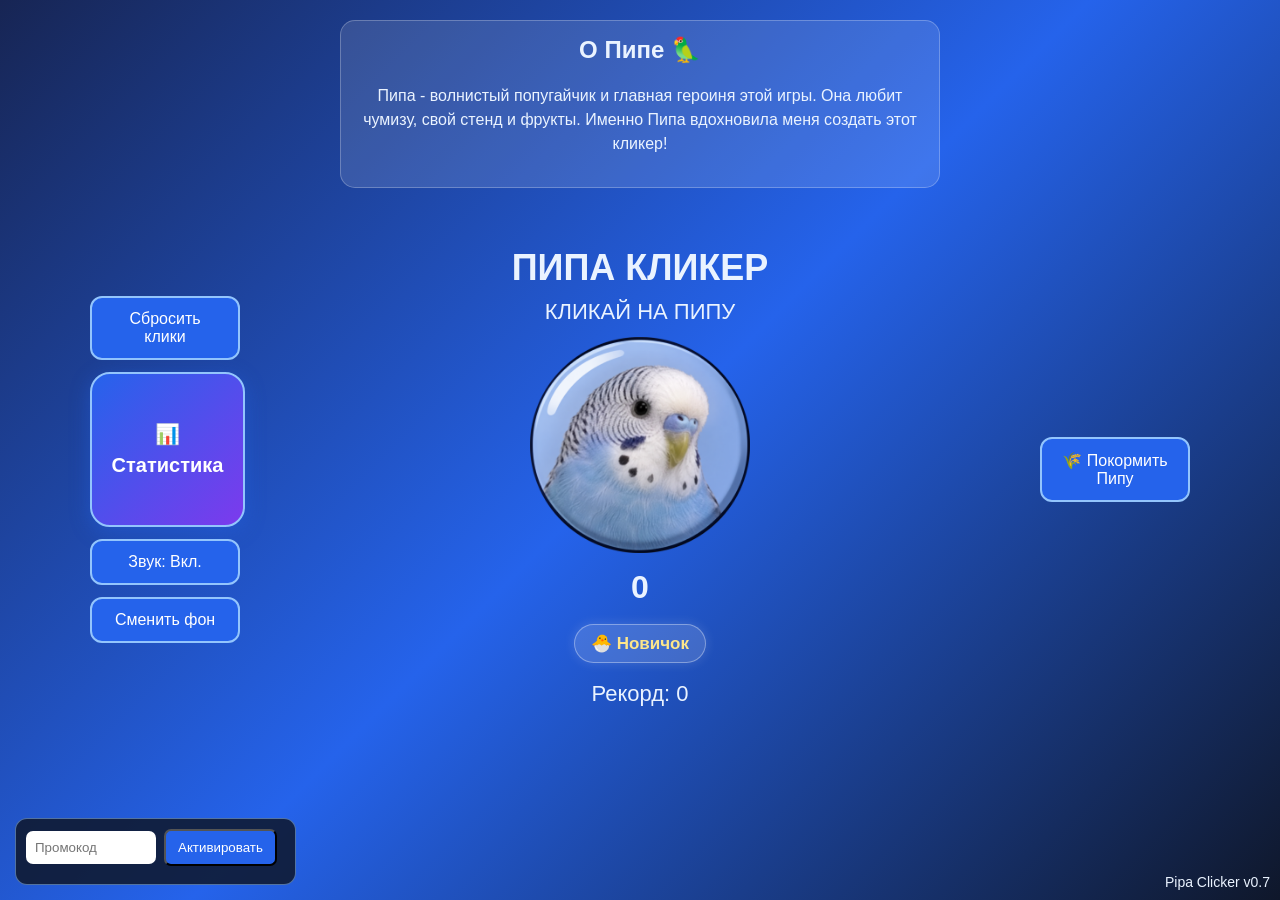
==== index.html @ da338d8b "Update index.html" ====
<!DOCTYPE html>
<html lang="ru">
<head>
    <meta charset="UTF-8">
    <title>Кликер Пипа</title>
    <meta name="viewport" content="width=device-width, initial-scale=1.0">
    <link rel="stylesheet" href="style.css">
    <script src="script.js" defer></script>
</head>

<body>

<div class="game-container">

    <div class="about-layout">

        <div class="about">
            <h2>О Пипе 🦜</h2>
            <p>
                Пипа - волнистый попугайчик и главная героиня этой игры.
                Она любит чумизу, свой стенд и фрукты.
                Именно Пипа вдохновила меня создать этот кликер!
            </p>
        </div>

    </div>

    <div class="main-layout">

        <div class="controls">

            <button id="resetButton" onclick="resetClicks()">Сбросить клики</button>

            <a href="stats.html" class="stats-button">
                📊
                <span>Статистика</span>
            </a>

            <button id="soundButton" onclick="toggleSound()">Звук: Вкл.</button>

            <button id="backgroundButton" onclick="changeBackground()">Сменить фон</button>

        </div>

        <div class="game">

            <h1>ПИПА КЛИКЕР</h1>
            <p>КЛИКАЙ НА ПИПУ</p>

            <button class="pipa-button" onclick="clickButton()">
                <img src="button_transparent.png" alt="Пипа">
            </button>

            <h2 id="score">0</h2>

            <p id="rank">🐣 Новичок</p>

            <p>Рекорд: <span id="record">0</span></p>

            <div id="rankNotification" class="rank-notification">
                <strong>🎉 НОВОЕ ЗВАНИЕ!</strong>
                <span id="rankNotificationText"></span>
            </div>

        </div>

        <div class="right-game">
            <button class="feed-button" onclick="location.href='minigame.html'">
                🌾 Покормить Пипу
            </button>
        </div>

    </div>
</div>

<!-- ПРОМОКОДЫ -->

<div class="promo-box">
    <input type="text" id="promoInput" placeholder="Промокод">
    <button onclick="activatePromo()">Активировать</button>
    <p id="promoMessage"></p>
</div>

<div class="version">Pipa Clicker v0.7</div>

<!-- ПОЗДРАВЛЕНИЕ КОРОЛЕВЫ -->

<div id="queenModal" class="queen-modal">

    <div class="queen-content">

        <h2>👑 КОРОЛЕВА ПИПА ПОЗДРАВЛЯЕТ ТЕБЯ!</h2>

        <video id="queenVideo" src="21645712034339.mp4" controls playsinline></video>

        <p>🎉 Ты набрал 10 000 общих кликов!</p>

        <button onclick="closeQueenModal()">Закрыть</button>

    </div>

</div>

</body>
</html>
---- style.css ----
* {
    box-sizing: border-box;
}

body {
    background: linear-gradient(135deg, #172554, #2563eb, #0f172a);
    color: #eaf3ff;
    text-align: center;
    min-height: 100vh;
    margin: 0;
    font-family: Arial, sans-serif;
}

/* ОСНОВА */

.game-container {
    min-height: 100vh;
    display: flex;
    flex-direction: column;
    align-items: center;
    padding: 20px;
}

/* О ПИПЕ */

.about {
    width: min(600px, 90%);
    margin: 0 auto 35px;
    padding: 15px 20px;
    background: rgba(255, 255, 255, 0.12);
    border: 1px solid rgba(255, 255, 255, 0.25);
    border-radius: 15px;
}

.about h2 {
    margin-top: 0;
    font-size: 24px;
}

.about p {
    font-size: 16px;
    line-height: 1.5;
}

/* РАСПОЛОЖЕНИЕ: КНОПКИ — ПИПА — ИГРА */

.main-layout {
    display: grid;
    grid-template-columns: 150px minmax(250px, 1fr) 150px;
    align-items: center;
    width: 100%;
    max-width: 1100px;
    gap: 25px;
}

/* КНОПКИ СЛЕВА */

.controls {
    display: flex;
    flex-direction: column;
    gap: 12px;
}

.controls button,
.feed-button {
    background: #2563eb;
    color: white;
    border: 2px solid #93c5fd;
    border-radius: 12px;
    padding: 12px 15px;
    font-size: 16px;
    cursor: pointer;
    transition: background 0.2s;
}

.controls button:hover,
.feed-button:hover,
#startMiniGame:hover {
    background: #1d4ed8;
}

/* ИГРА ПО ЦЕНТРУ */

.game {
    text-align: center;
    min-width: 0;
}

.game h1 {
    font-size: 36px;
    margin-bottom: 10px;
}

.game p {
    font-size: 22px;
}

/* ПИПА */

.pipa-button {
    width: 220px;
    height: 220px;
    padding: 0;
    border: none;
    background: transparent;
    cursor: pointer;
    -webkit-tap-highlight-color: transparent;
    user-select: none;
    outline: none;
}
.pipa-button img {
    display: block;
    width: 100%;
    height: 100%;
    object-fit: contain;
    pointer-events: none;
    -webkit-user-drag: none;
}

.pipa-button:active img {
    transform: scale(0.8);
}

/* СЧЁТ И РЕКОРД */

#score {
    font-size: 32px;
    margin: 10px 0;
}

.game h2 {
    font-size: 32px;
}

.game p {
    margin: 10px 0;
}
/* ЗВАНИЕ ПИПЫ */

#rank {
    display: inline-block;
    margin: 8px 0;
    padding: 8px 16px;
    background: rgba(255, 255, 255, 0.15);
    border: 1px solid rgba(255, 255, 255, 0.35);
    border-radius: 20px;
    font-size: 17px;
    font-weight: bold;
    color: #fde68a;
    box-shadow: 0 0 12px rgba(255, 255, 255, 0.15);
}
/* ИГРА СПРАВА */

.right-game {
    display: flex;
    justify-content: center;
    align-items: center;
}

.feed-button {
    max-width: 150px;
    min-height: 65px;
}

/* ФОНЫ */

body.blue {
    background: linear-gradient(135deg, #172554, #2563eb, #0f172a);
}

body.white {
    background: linear-gradient(135deg, #ffffff, #777777, #111111);
}

body.purple {
    background: linear-gradient(135deg, #2e1065, #9333ea, #e879f9, #4c1d95);
}

/* АНИМАЦИЯ +1 */

.plus-one {
    position: absolute;
    top: 25%;
    left: 50%;
    color: white;
    font-size: 28px;
    font-weight: bold;
    pointer-events: none;
    animation: fly-up 0.7s forwards;
    z-index: 10;
}
@keyframes fly-up {
    from {
        opacity: 1;
        transform: translate(-50%, 0);
    }

    to {
        opacity: 0;
        transform: translate(-50%, -70px);
    }
}

/* ВЕРСИЯ */

.version {
    position: fixed;
    right: 10px;
    bottom: 10px;
    font-size: 14px;
    color: #eaf3ff;
}

/* МИНИ-ИГРА */

.mini-game {
    width: min(600px, 90%);
    margin: 30px auto;
    text-align: center;
}

.mini-game-area {
    width: 100%;
    height: 350px;
    position: relative;
    overflow: hidden;
    background: rgba(255, 255, 255, 0.12);
    border: 2px solid rgba(255, 255, 255, 0.25);
    border-radius: 15px;
    touch-action: none;
}

#miniPipa {
    width: 70px;
    height: 70px;
    border-radius: 50%;
    object-fit: cover;
    position: absolute;
    bottom: 10px;
    left: 50%;
    transform: translateX(-50%);
    display: block;
    z-index: 2;
    pointer-events: none;
}

#startMiniGame {
    background: #2563eb;
    color: white;
    border: 2px solid #93c5fd;
    border-radius: 12px;
    padding: 12px 24px;
    font-size: 16px;
    cursor: pointer;
}

/* ССЫЛКА НАЗАД */

.mini-game a {
    color: white;
    text-decoration: none;
    font-size: 18px;
}

.mini-game a:hover {
    color: #93c5fd;
}

/* МОБИЛЬНАЯ ВЕРСИЯ */

@media (max-width: 700px) {

    .game-container {
        padding: 12px 8px;
    }

    .main-layout {
        grid-template-columns: 85px minmax(0, 1fr) 90px;
        gap: 8px;
    }

    .controls {
        gap: 12px;
    }

    .controls button {
        width: 85px;
        min-height: 90px;
        padding: 7px;
        font-size: 12px;
        line-height: 1.3;
        overflow-wrap: anywhere;
    }

    .game {
        width: 100%;
    }

    .game h1 {
        font-size: 22px;
    }

    .game p {
        font-size: 15px;
    }

    .pipa-button {
        width: 150px;
        height: 150px;
    }

    #score {
        font-size: 25px;
    }

    .game h2 {
        font-size: 25px;
    }

    .feed-button {
        width: 90px;
        min-height: 90px;
        padding: 7px;
        font-size: 12px;
        line-height: 1.3;
        overflow-wrap: anywhere;
    }

    .about {
        width: 96%;
        margin-bottom: 20px;
        padding: 12px;
    }

    .about p {
        font-size: 14px;
    }

    .mini-game {
        width: 94%;
        margin: 20px auto;
    }

    .mini-game-area {
        height: 350px;
    }

    #miniPipa {
        width: 70px;
        height: 70px;
    }
}
/* УВЕДОМЛЕНИЕ О НОВОМ ЗВАНИИ */
.rank-notification {
    position: fixed;
    top: 25px;
    left: 50%;
    transform: translate(-50%, -150%);
    background: linear-gradient(135deg, #1e3a8a, #2563eb);
    color: white;
    padding: 16px 25px;
    border-radius: 18px;
    border: 2px solid #93c5fd;
    box-shadow: 0 8px 25px rgba(0, 0, 0, 0.4);
    z-index: 9999;
    display: flex;
    flex-direction: column;
    gap: 7px;
    opacity: 0;
    transition: 0.4s ease;
    pointer-events: none;
}

.rank-notification.show {
    transform: translate(-50%, 0);
    opacity: 1;
}

#rankNotificationText {
    color: #fde68a;
    font-weight: bold;
    font-size: 18px;
}
/* ПРОМОКОДЫ */
.promo-box {
    position: fixed;
    bottom: 15px;
    left: 15px;
    display: flex;
    flex-wrap: wrap;
    align-items: center;
    gap: 8px;
    padding: 10px;
    background: rgba(15, 23, 42, 0.85);
    border: 1px solid rgba(147, 197, 253, 0.5);
    border-radius: 12px;
    z-index: 100;
}

.promo-box input {
    width: 130px;
    padding: 9px;
    border: none;
    border-radius: 7px;
    outline: none;
}

.promo-box button {
    width: auto;
    padding: 9px 12px;
    border-radius: 7px;
    background: #2563eb;
    color: white;
    cursor: pointer;
}

#promoMessage {
    width: 100%;
    margin: 0;
    font-size: 13px;
    color: #fde68a;
}
/* ФОН С ПЕРЬЯМИ */

body.feathers {
    background-image: url("./Небесная буря перьев.webp");
    background-size: cover;
    background-position: center;
    background-repeat: no-repeat;
    background-attachment: fixed;
}

@media (max-width: 700px) {
    body.feathers {
        background-image: url("./Парящие перья в небесной дымке.webp");
        background-attachment: scroll;
    }
}
/* ПОЗДРАВЛЕНИЕ КОРОЛЕВЫ */

.queen-modal {
    display: none;
    position: fixed;
    inset: 0;
    z-index: 10000;
    background: rgba(0, 0, 20, 0.85);
    justify-content: center;
    align-items: center;
    padding: 15px;
}

.queen-content {
    width: min(550px, 100%);
    padding: 22px;
    background: linear-gradient(135deg, #172554, #6d28d9);
    border: 2px solid #c4b5fd;
    border-radius: 22px;
    box-shadow: 0 0 35px rgba(147, 51, 234, 0.5);
    animation: queenAppear 0.5s ease;
}

.queen-content h2 {
    color: #fde68a;
    font-size: 23px;
}

.queen-content video {
    width: 100%;
    border-radius: 14px;
}

.queen-content p {
    color: white;
    font-size: 18px;
}

.queen-content button {
    padding: 12px 25px;
    border: 2px solid #c4b5fd;
    border-radius: 12px;
    background: #7c3aed;
    color: white;
    font-size: 16px;
    cursor: pointer;
}
@media (max-width: 700px) {
/* =========================
   ПРОМОКОДЫ — ТЕЛЕФОНЫ
========================= */
.promo-box {
    position: fixed;
    bottom: 8px;
    left: 8px;
    display: flex;
    align-items: center;
    gap: 5px;
    padding: 6px;
    background: rgba(15, 23, 42, 0.9);
    border: 1px solid rgba(147, 197, 253, 0.5);
    border-radius: 10px;
    z-index: 100;
    width: max-content;
    max-width: calc(100vw - 16px);
}

.promo-box input {
    width: 90px;
    min-width: 0;
    padding: 7px;
    box-sizing: border-box;
}

.promo-box button {
    width: auto;
    padding: 8px;
    font-size: 13px;
}
}
/* =========================
   КНОПКА СТАТИСТИКИ
========================= */

.stats-button {
    display: flex;
    flex-direction: column;
    align-items: center;
    justify-content: center;
    gap: 8px;

    width: 155px;
    height: 155px;

    background: linear-gradient(135deg, #2563eb, #7c3aed);
    border: 2px solid #93c5fd;
    border-radius: 20px;

    color: white;
    text-decoration: none;
    font-size: 20px;
    font-weight: bold;

    box-shadow: 0 5px 20px rgba(37, 99, 235, 0.4);
    transition: 0.2s;
}

.stats-button:hover {
    transform: scale(1.05);
    box-shadow: 0 8px 25px rgba(124, 58, 237, 0.6);
}
/* =========================
   РАСПОЛОЖЕНИЕ СТАТИСТИКИ
========================= */

.about-layout {
    display: flex;
    align-items: stretch;
    gap: 15px;
    width: 100%;
}

.about-layout .stats-button {
    flex-shrink: 0;
}

/* ТЕЛЕФОНЫ */
@media (max-width: 700px) {
    .about-layout {
        flex-direction: column-reverse;
        align-items: center;
    }

    .about-layout .stats-button {
        width: 110px;
        height: 80px;
    }

    .about-layout .about {
        width: 100%;
    }
}
@media (max-width: 700px) {
    html, body {
        overflow: hidden;
        height: 100%;
    }
}

/* =========================
   СТРАНИЦА СТАТИСТИКИ
========================= */

.stats-container {
    width: min(900px, 92%);
    margin: 50px auto;
    padding: 30px;
    text-align: center;

    background: rgba(15, 23, 42, 0.75);
    border: 2px solid rgba(147, 197, 253, 0.5);
    border-radius: 25px;

    box-shadow: 0 0 35px rgba(37, 99, 235, 0.3);
}

.stats-container h1 {
    color: #ffffff;
    font-size: 36px;
    margin-bottom: 35px;
    text-shadow: 0 0 15px rgba(147, 197, 253, 0.7);
}

/* КАРТОЧКИ СТАТИСТИКИ */

.stats-grid {
    display: grid;
    grid-template-columns: repeat(2, 1fr);
    gap: 20px;
    margin-bottom: 30px;
}

.stats-card {
    padding: 25px 15px;

    background: linear-gradient(135deg, #2563eb, #6d28d9);
    border: 2px solid #93c5fd;
    border-radius: 20px;

    box-shadow: 0 5px 20px rgba(37, 99, 235, 0.25);
    transition: 0.25s;
}

.stats-card:hover {
    transform: translateY(-5px);
    box-shadow: 0 8px 25px rgba(124, 58, 237, 0.5);
}

.stats-card h3 {
    color: #dbeafe;
    font-size: 19px;
    margin-bottom: 15px;
}

.stats-card p {
    color: white;
    font-size: 30px;
    font-weight: bold;
    margin: 0;
    overflow-wrap: anywhere;
}

/* КНОПКА НАЗАД */

.stats-container > a {
    display: inline-block;
    padding: 13px 25px;

    background: linear-gradient(135deg, #2563eb, #7c3aed);
    border: 2px solid #93c5fd;
    border-radius: 12px;

    color: white;
    text-decoration: none;
    font-size: 17px;
    font-weight: bold;

    transition: 0.2s;
}

.stats-container > a:hover {
    transform: scale(1.05);
    box-shadow: 0 0 20px rgba(147, 197, 253, 0.5);
}

/* ТЕЛЕФОНЫ */

@media (max-width: 700px) {
    .stats-container {
        width: 92%;
        margin: 20px auto;
        padding: 18px;
    }

    .stats-container h1 {
        font-size: 27px;
        margin-bottom: 25px;
    }

    .stats-grid {
        grid-template-columns: 1fr;
        gap: 14px;
    }

    .stats-card {
        padding: 20px 12px;
    }

    .stats-card h3 {
        font-size: 17px;
    }

    .stats-card p {
        font-size: 26px;
    }
}
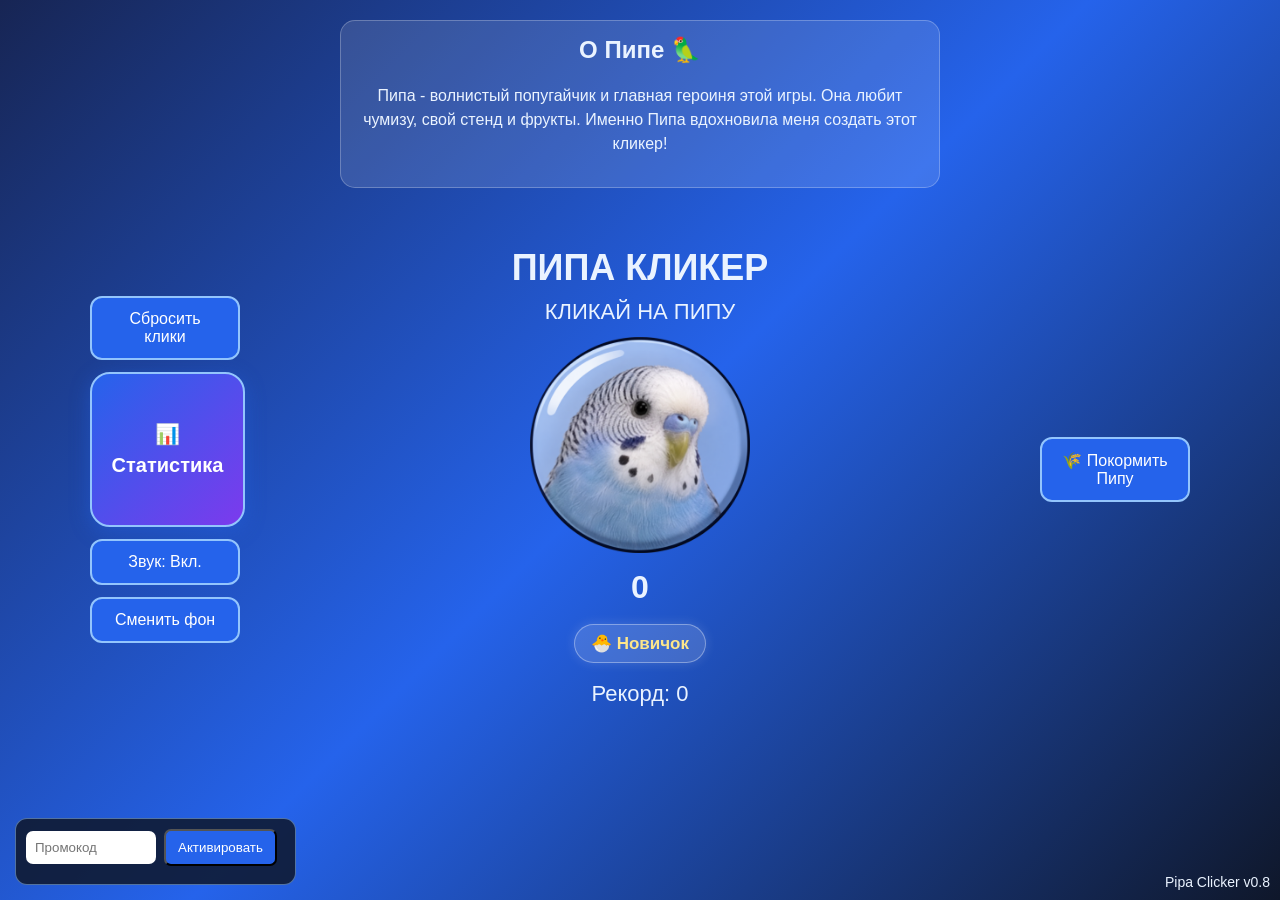
==== commit a4370306: "Update index.html" ====
--- a/index.html
+++ b/index.html
@@ -82,7 +82,7 @@
     <p id="promoMessage"></p>
 </div>
 
-<div class="version">Pipa Clicker v0.7</div>
+<div class="version">Pipa Clicker v0.8</div>
 
 <!-- ПОЗДРАВЛЕНИЕ КОРОЛЕВЫ -->
 
--- a/style.css
+++ b/style.css
@@ -43,7 +43,7 @@
     line-height: 1.5;
 }
 
-/* РАСПОЛОЖЕНИЕ: КНОПКИ — ПИПА — ИГРА */
+/* ОСНОВНАЯ РАСКЛАДКА */
 
 .main-layout {
     display: grid;
@@ -54,7 +54,7 @@
     gap: 25px;
 }
 
-/* КНОПКИ СЛЕВА */
+/* КНОПКИ */
 
 .controls {
     display: flex;
@@ -80,7 +80,7 @@
     background: #1d4ed8;
 }
 
-/* ИГРА ПО ЦЕНТРУ */
+/* ИГРА */
 
 .game {
     text-align: center;
@@ -94,6 +94,7 @@
 
 .game p {
     font-size: 22px;
+    margin: 10px 0;
 }
 
 /* ПИПА */
@@ -109,6 +110,7 @@
     user-select: none;
     outline: none;
 }
+
 .pipa-button img {
     display: block;
     width: 100%;
@@ -122,7 +124,7 @@
     transform: scale(0.8);
 }
 
-/* СЧЁТ И РЕКОРД */
+/* СЧЁТ */
 
 #score {
     font-size: 32px;
@@ -133,10 +135,7 @@
     font-size: 32px;
 }
 
-.game p {
-    margin: 10px 0;
-}
-/* ЗВАНИЕ ПИПЫ */
+/* ЗВАНИЕ */
 
 #rank {
     display: inline-block;
@@ -150,7 +149,8 @@
     color: #fde68a;
     box-shadow: 0 0 12px rgba(255, 255, 255, 0.15);
 }
-/* ИГРА СПРАВА */
+
+/* МИНИ-ИГРА СПРАВА */
 
 .right-game {
     display: flex;
@@ -190,6 +190,7 @@
     animation: fly-up 0.7s forwards;
     z-index: 10;
 }
+
 @keyframes fly-up {
     from {
         opacity: 1;
@@ -255,7 +256,7 @@
     cursor: pointer;
 }
 
-/* ССЫЛКА НАЗАД */
+/* ССЫЛКА НАЗАД В МИНИ-ИГРЕ */
 
 .mini-game a {
     color: white;
@@ -267,91 +268,8 @@
     color: #93c5fd;
 }
 
-/* МОБИЛЬНАЯ ВЕРСИЯ */
-
-@media (max-width: 700px) {
-
-    .game-container {
-        padding: 12px 8px;
-    }
-
-    .main-layout {
-        grid-template-columns: 85px minmax(0, 1fr) 90px;
-        gap: 8px;
-    }
-
-    .controls {
-        gap: 12px;
-    }
-
-    .controls button {
-        width: 85px;
-        min-height: 90px;
-        padding: 7px;
-        font-size: 12px;
-        line-height: 1.3;
-        overflow-wrap: anywhere;
-    }
-
-    .game {
-        width: 100%;
-    }
-
-    .game h1 {
-        font-size: 22px;
-    }
-
-    .game p {
-        font-size: 15px;
-    }
-
-    .pipa-button {
-        width: 150px;
-        height: 150px;
-    }
-
-    #score {
-        font-size: 25px;
-    }
-
-    .game h2 {
-        font-size: 25px;
-    }
-
-    .feed-button {
-        width: 90px;
-        min-height: 90px;
-        padding: 7px;
-        font-size: 12px;
-        line-height: 1.3;
-        overflow-wrap: anywhere;
-    }
-
-    .about {
-        width: 96%;
-        margin-bottom: 20px;
-        padding: 12px;
-    }
-
-    .about p {
-        font-size: 14px;
-    }
-
-    .mini-game {
-        width: 94%;
-        margin: 20px auto;
-    }
-
-    .mini-game-area {
-        height: 350px;
-    }
-
-    #miniPipa {
-        width: 70px;
-        height: 70px;
-    }
-}
-/* УВЕДОМЛЕНИЕ О НОВОМ ЗВАНИИ */
+/* УВЕДОМЛЕНИЕ О ЗВАНИИ */
+
 .rank-notification {
     position: fixed;
     top: 25px;
@@ -382,7 +300,9 @@
     font-weight: bold;
     font-size: 18px;
 }
+
 /* ПРОМОКОДЫ */
+
 .promo-box {
     position: fixed;
     bottom: 15px;
@@ -421,6 +341,7 @@
     font-size: 13px;
     color: #fde68a;
 }
+
 /* ФОН С ПЕРЬЯМИ */
 
 body.feathers {
@@ -431,12 +352,6 @@
     background-attachment: fixed;
 }
 
-@media (max-width: 700px) {
-    body.feathers {
-        background-image: url("./Парящие перья в небесной дымке.webp");
-        background-attachment: scroll;
-    }
-}
 /* ПОЗДРАВЛЕНИЕ КОРОЛЕВЫ */
 
 .queen-modal {
@@ -484,42 +399,8 @@
     font-size: 16px;
     cursor: pointer;
 }
-@media (max-width: 700px) {
-/* =========================
-   ПРОМОКОДЫ — ТЕЛЕФОНЫ
-========================= */
-.promo-box {
-    position: fixed;
-    bottom: 8px;
-    left: 8px;
-    display: flex;
-    align-items: center;
-    gap: 5px;
-    padding: 6px;
-    background: rgba(15, 23, 42, 0.9);
-    border: 1px solid rgba(147, 197, 253, 0.5);
-    border-radius: 10px;
-    z-index: 100;
-    width: max-content;
-    max-width: calc(100vw - 16px);
-}
-
-.promo-box input {
-    width: 90px;
-    min-width: 0;
-    padding: 7px;
-    box-sizing: border-box;
-}
-
-.promo-box button {
-    width: auto;
-    padding: 8px;
-    font-size: 13px;
-}
-}
-/* =========================
-   КНОПКА СТАТИСТИКИ
-========================= */
+
+/* КНОПКА СТАТИСТИКИ */
 
 .stats-button {
     display: flex;
@@ -527,19 +408,15 @@
     align-items: center;
     justify-content: center;
     gap: 8px;
-
     width: 155px;
     height: 155px;
-
     background: linear-gradient(135deg, #2563eb, #7c3aed);
     border: 2px solid #93c5fd;
     border-radius: 20px;
-
     color: white;
     text-decoration: none;
     font-size: 20px;
     font-weight: bold;
-
     box-shadow: 0 5px 20px rgba(37, 99, 235, 0.4);
     transition: 0.2s;
 }
@@ -548,9 +425,8 @@
     transform: scale(1.05);
     box-shadow: 0 8px 25px rgba(124, 58, 237, 0.6);
 }
-/* =========================
-   РАСПОЛОЖЕНИЕ СТАТИСТИКИ
-========================= */
+
+/* РАСПОЛОЖЕНИЕ СТАТИСТИКИ */
 
 .about-layout {
     display: flex;
@@ -563,43 +439,16 @@
     flex-shrink: 0;
 }
 
-/* ТЕЛЕФОНЫ */
-@media (max-width: 700px) {
-    .about-layout {
-        flex-direction: column-reverse;
-        align-items: center;
-    }
-
-    .about-layout .stats-button {
-        width: 110px;
-        height: 80px;
-    }
-
-    .about-layout .about {
-        width: 100%;
-    }
-}
-@media (max-width: 700px) {
-    html, body {
-        overflow: hidden;
-        height: 100%;
-    }
-}
-
-/* =========================
-   СТРАНИЦА СТАТИСТИКИ
-========================= */
+/* СТРАНИЦА СТАТИСТИКИ */
 
 .stats-container {
     width: min(900px, 92%);
     margin: 50px auto;
     padding: 30px;
     text-align: center;
-
     background: rgba(15, 23, 42, 0.75);
     border: 2px solid rgba(147, 197, 253, 0.5);
     border-radius: 25px;
-
     box-shadow: 0 0 35px rgba(37, 99, 235, 0.3);
 }
 
@@ -621,11 +470,9 @@
 
 .stats-card {
     padding: 25px 15px;
-
     background: linear-gradient(135deg, #2563eb, #6d28d9);
     border: 2px solid #93c5fd;
     border-radius: 20px;
-
     box-shadow: 0 5px 20px rgba(37, 99, 235, 0.25);
     transition: 0.25s;
 }
@@ -654,16 +501,13 @@
 .stats-container > a {
     display: inline-block;
     padding: 13px 25px;
-
     background: linear-gradient(135deg, #2563eb, #7c3aed);
     border: 2px solid #93c5fd;
     border-radius: 12px;
-
     color: white;
     text-decoration: none;
     font-size: 17px;
     font-weight: bold;
-
     transition: 0.2s;
 }
 
@@ -672,11 +516,166 @@
     box-shadow: 0 0 20px rgba(147, 197, 253, 0.5);
 }
 
-/* ТЕЛЕФОНЫ */
+/* МОБИЛЬНАЯ ВЕРСИЯ */
 
 @media (max-width: 700px) {
+
+    .game-container {
+        padding: 12px 5px;
+    }
+
+    .main-layout {
+        grid-template-columns: 85px minmax(0, 1fr) 90px;
+        gap: 6px;
+        align-items: center;
+    }
+
+    /* КНОПКИ СЛЕВА */
+
+    .controls {
+        display: grid;
+        grid-template-columns: 85px;
+        gap: 8px;
+        width: 85px;
+    }
+
+    .controls button,
+    .controls .stats-button {
+        width: 85px;
+        height: 65px;
+        min-height: 65px;
+        padding: 5px;
+        font-size: 11px;
+        line-height: 1.2;
+        border-radius: 12px;
+    }
+
+    .controls .stats-button {
+        gap: 3px;
+    }
+
+    /* ПИПА ПО ЦЕНТРУ */
+
+    .game {
+        width: 100%;
+        min-width: 0;
+    }
+
+    .game h1 {
+        font-size: 19px;
+    }
+
+    .game p {
+        font-size: 14px;
+    }
+
+    .pipa-button {
+        width: min(145px, 100%);
+        height: auto;
+        aspect-ratio: 1;
+    }
+
+    #score,
+    .game h2 {
+        font-size: 23px;
+    }
+
+    /* КОРМЛЕНИЕ СПРАВА */
+
+    .right-game {
+        width: 90px;
+    }
+
+    .feed-button {
+        width: 90px;
+        min-height: 75px;
+        padding: 6px;
+        font-size: 11px;
+        line-height: 1.2;
+        overflow-wrap: anywhere;
+    }
+
+    /* О ПИПЕ */
+
+    .about {
+        width: 96%;
+        margin-bottom: 20px;
+        padding: 12px;
+    }
+
+    .about p {
+        font-size: 14px;
+    }
+
+    /* ПРОМОКОДЫ */
+.promo-box {
+    position: fixed;
+    left: 10px;
+    bottom: 10px;
+    right: auto;
+    top: auto;
+    display: flex;
+    flex-wrap: wrap;
+    align-items: center;
+    gap: 8px;
+    width: max-content;
+    max-width: calc(100vw - 20px);
+    margin: 0;
+    padding: 10px;
+    background: rgba(15, 23, 42, 0.85);
+    border: 1px solid rgba(147, 197, 253, 0.5);
+    border-radius: 12px;
+    z-index: 100;
+}
+    .promo-box input {
+    width: 130px;
+    padding: 9px;
+    border: none;
+    border-radius: 7px;
+    outline: none;
+}
+
+.promo-box button {
+    width: auto;
+    padding: 9px 12px;
+    border-radius: 7px;
+    background: #2563eb;
+    color: white;
+    cursor: pointer;
+}
+
+#promoMessage {
+    width: 100%;
+    margin: 0;
+    font-size: 13px;
+    color: #fde68a;
+}
+
+    /* МИНИ-ИГРА */
+
+    .mini-game {
+        width: 94%;
+        margin: 20px auto;
+    }
+
+    .mini-game-area {
+        height: 350px;
+    }
+
+    #miniPipa {
+        width: 70px;
+        height: 70px;
+    }
+
+    body.feathers {
+        background-attachment: scroll;
+    }
+
+    /* СТРАНИЦА СТАТИСТИКИ */
+
     .stats-container {
         width: 92%;
+        max-width: 100%;
         margin: 20px auto;
         padding: 18px;
     }
@@ -702,4 +701,25 @@
     .stats-card p {
         font-size: 26px;
     }
-}
+
+    .stats-container > a {
+        display: flex;
+        width: 85px;
+        min-width: 85px;
+        max-width: 85px;
+        height: 90px;
+        padding: 7px;
+        margin: 15px auto 0;
+        align-items: center;
+        justify-content: center;
+        text-align: center;
+        white-space: normal;
+        overflow-wrap: anywhere;
+        font-size: 12px;
+    }
+
+    html,
+    body {
+        overflow-x: hidden;
+    }
+}
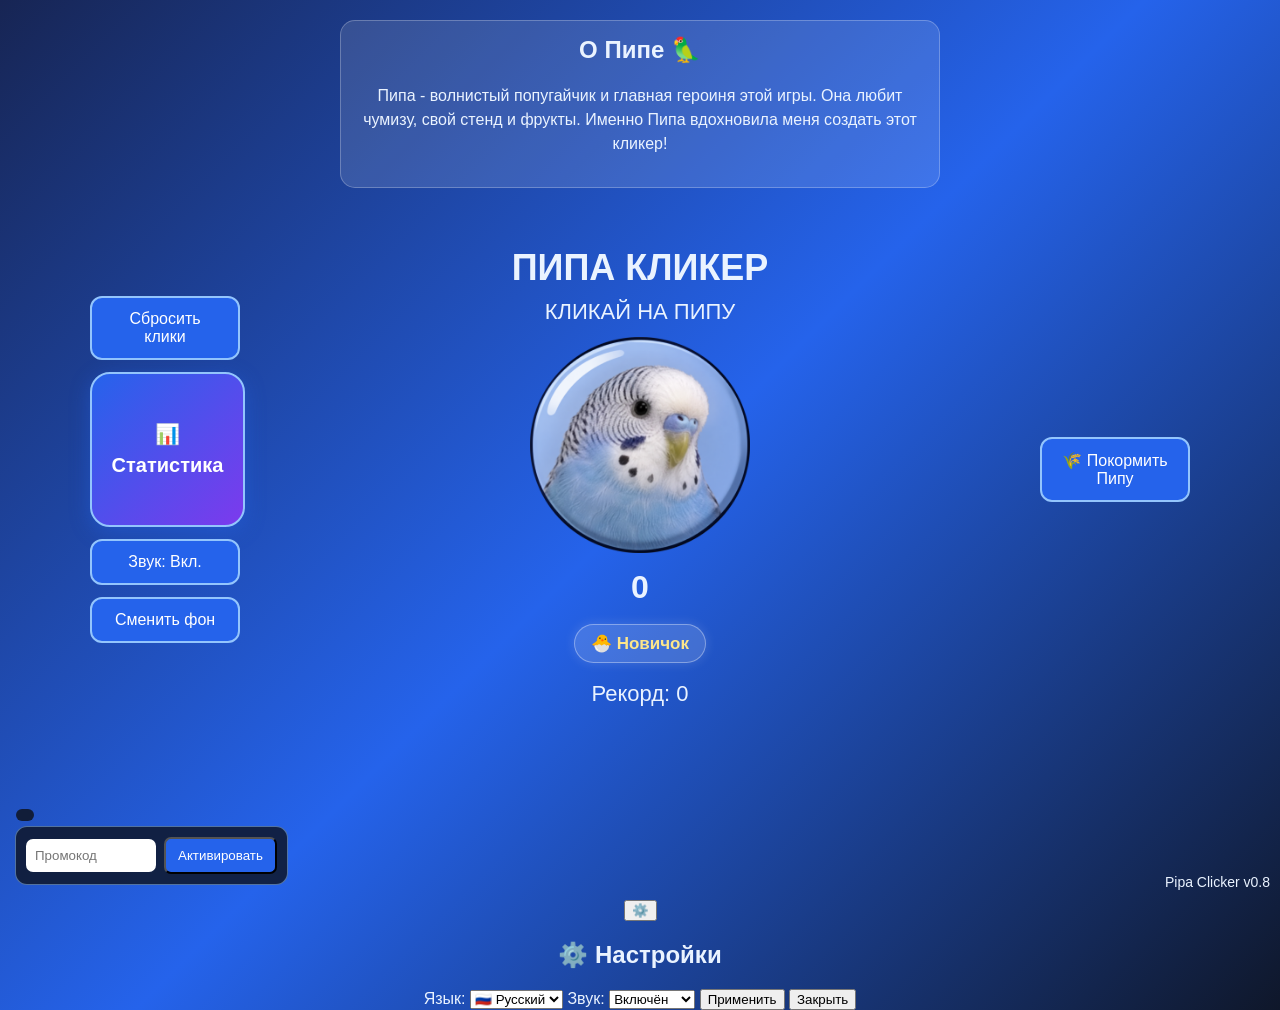
==== commit 2cc527ba: "Update index.html" ====
--- a/index.html
+++ b/index.html
@@ -83,6 +83,33 @@
 </div>
 
 <div class="version">Pipa Clicker v0.8</div>
+    <!-- НАСТРОЙКИ -->
+<button id="settingsButton" class="settings-button">
+    ⚙️
+</button>
+
+<div id="settingsModal" class="settings-modal">
+    <div class="settings-content">
+
+        <h2>⚙️ Настройки</h2>
+
+        <label for="languageSelect">Язык:</label>
+        <select id="languageSelect">
+            <option value="ru">🇷🇺 Русский</option>
+            <option value="en">🇬🇧 English</option>
+        </select>
+
+        <label for="soundSelect">Звук:</label>
+        <select id="soundSelect">
+            <option value="on">Включён</option>
+            <option value="off">Выключен</option>
+        </select>
+
+        <button id="applySettings">Применить</button>
+        <button id="closeSettings">Закрыть</button>
+
+    </div>
+</div>
 
 <!-- ПОЗДРАВЛЕНИЕ КОРОЛЕВЫ -->
 
--- a/style.css
+++ b/style.css
@@ -336,10 +336,18 @@
 }
 
 #promoMessage {
-    width: 100%;
+    position: absolute;
+    bottom: calc(100% + 6px);
+    left: 0;
+    width: max-content;
+    max-width: calc(100vw - 20px);
     margin: 0;
-    font-size: 13px;
+    padding: 6px 9px;
+    font-size: 12px;
     color: #fde68a;
+    background: rgba(15, 23, 42, 0.9);
+    border-radius: 7px;
+    box-sizing: border-box;
 }
 
 /* ФОН С ПЕРЬЯМИ */
@@ -645,10 +653,18 @@
 }
 
 #promoMessage {
-    width: 100%;
+    position: absolute;
+    bottom: calc(100% + 6px);
+    left: 0;
+    width: max-content;
+    max-width: calc(100vw - 20px);
     margin: 0;
-    font-size: 13px;
+    padding: 6px 9px;
+    font-size: 12px;
     color: #fde68a;
+    background: rgba(15, 23, 42, 0.9);
+    border-radius: 7px;
+    box-sizing: border-box;
 }
 
     /* МИНИ-ИГРА */
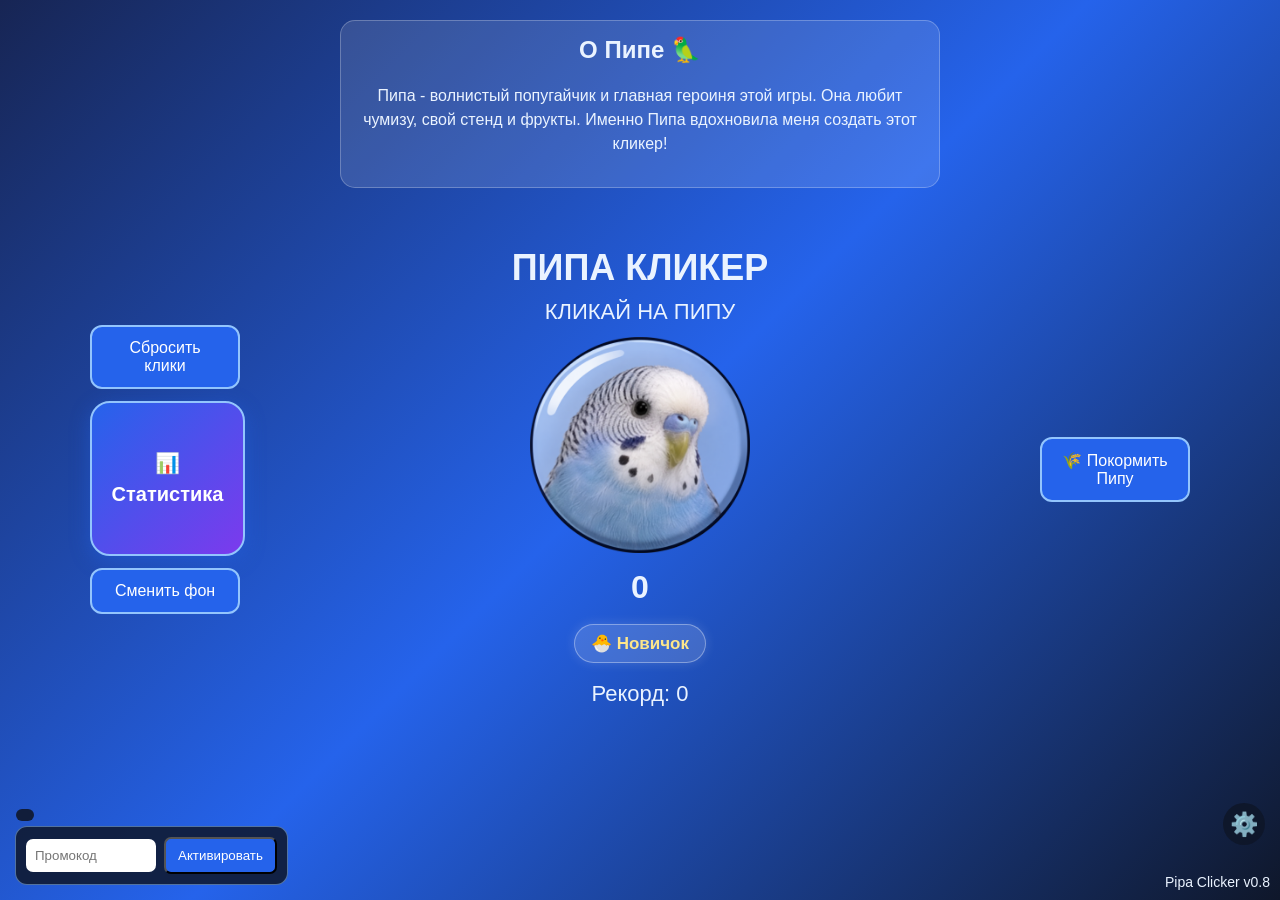
==== commit 89f06017: "Update index.html" ====
--- a/index.html
+++ b/index.html
@@ -36,9 +36,6 @@
                 📊
                 <span>Статистика</span>
             </a>
-
-            <button id="soundButton" onclick="toggleSound()">Звук: Вкл.</button>
-
             <button id="backgroundButton" onclick="changeBackground()">Сменить фон</button>
 
         </div>
--- a/style.css
+++ b/style.css
@@ -739,3 +739,67 @@
         overflow-x: hidden;
     }
 }
+/* =========================
+   НАСТРОЙКИ
+========================= */
+
+.settings-button {
+    position: fixed;
+    right: 15px;
+    bottom: 55px;
+    width: 42px;
+    height: 42px;
+    border: none;
+    border-radius: 50%;
+    background: rgba(15, 23, 42, 0.9);
+    color: white;
+    font-size: 23px;
+    cursor: pointer;
+    z-index: 200;
+}
+
+.settings-modal {
+    display: none;
+    position: fixed;
+    inset: 0;
+    background: rgba(0, 0, 0, 0.7);
+    justify-content: center;
+    align-items: center;
+    z-index: 300;
+}
+
+.settings-content {
+    width: 300px;
+    max-width: calc(100vw - 40px);
+    padding: 22px;
+    background: #1e293b;
+    color: white;
+    border: 1px solid rgba(147, 197, 253, 0.5);
+    border-radius: 16px;
+    display: flex;
+    flex-direction: column;
+    gap: 12px;
+}
+
+.settings-content h2 {
+    margin: 0 0 8px;
+    text-align: center;
+}
+
+.settings-content select,
+.settings-content button {
+    padding: 10px;
+    border: none;
+    border-radius: 8px;
+    font-size: 15px;
+}
+
+.settings-content button {
+    background: #2563eb;
+    color: white;
+    cursor: pointer;
+}
+
+#closeSettings {
+    background: #475569;
+}
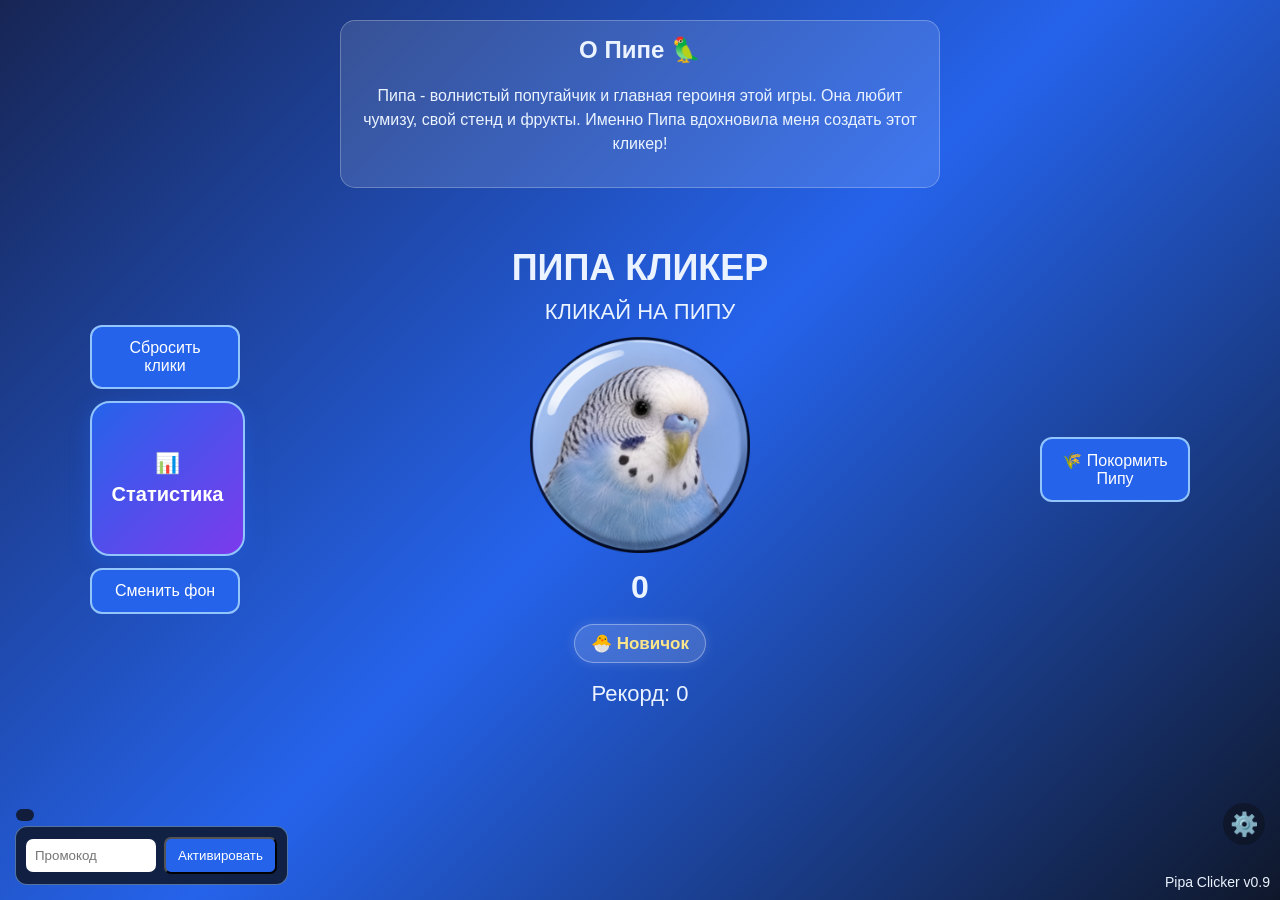
==== commit b001ccbf: "Update index.html" ====
--- a/index.html
+++ b/index.html
@@ -8,122 +8,102 @@
     <link rel="stylesheet" href="style.css">
     <script src="script.js" defer></script>
 </head>
-
 <body>
-
 <div class="game-container">
-
     <div class="about-layout">
-
         <div class="about">
-            <h2>О Пипе 🦜</h2>
-            <p>
+            <h2 id="aboutTitle">О Пипе 🦜</h2>
+            <p id="aboutText">
                 Пипа - волнистый попугайчик и главная героиня этой игры.
                 Она любит чумизу, свой стенд и фрукты.
                 Именно Пипа вдохновила меня создать этот кликер!
             </p>
         </div>
-
     </div>
 
     <div class="main-layout">
-
         <div class="controls">
-
             <button id="resetButton" onclick="resetClicks()">Сбросить клики</button>
 
             <a href="stats.html" class="stats-button">
                 📊
-                <span>Статистика</span>
+                <span id="statsLabel">Статистика</span>
             </a>
+
             <button id="backgroundButton" onclick="changeBackground()">Сменить фон</button>
-
         </div>
 
         <div class="game">
-
-            <h1>ПИПА КЛИКЕР</h1>
-            <p>КЛИКАЙ НА ПИПУ</p>
+            <h1 id="mainTitle">ПИПА КЛИКЕР</h1>
+            <p id="mainSubtitle">КЛИКАЙ НА ПИПУ</p>
 
             <button class="pipa-button" onclick="clickButton()">
                 <img src="button_transparent.png" alt="Пипа">
             </button>
 
             <h2 id="score">0</h2>
-
             <p id="rank">🐣 Новичок</p>
 
-            <p>Рекорд: <span id="record">0</span></p>
+            <p>
+                <span id="recordLabel">Рекорд:</span>
+                <span id="record">0</span>
+            </p>
 
             <div id="rankNotification" class="rank-notification">
-                <strong>🎉 НОВОЕ ЗВАНИЕ!</strong>
+              <strong id="rankNotificationTitle">🎉 НОВОЕ ЗВАНИЕ!</strong>
                 <span id="rankNotificationText"></span>
             </div>
-
         </div>
 
         <div class="right-game">
-            <button class="feed-button" onclick="location.href='minigame.html'">
+            <button id="feedButton" class="feed-button" onclick="location.href='minigame.html'">
                 🌾 Покормить Пипу
             </button>
         </div>
-
     </div>
 </div>
 
-<!-- ПРОМОКОДЫ -->
-
 <div class="promo-box">
     <input type="text" id="promoInput" placeholder="Промокод">
-    <button onclick="activatePromo()">Активировать</button>
+    <button id="promoActivate" onclick="activatePromo()">Активировать</button>
     <p id="promoMessage"></p>
 </div>
 
-<div class="version">Pipa Clicker v0.8</div>
-    <!-- НАСТРОЙКИ -->
-<button id="settingsButton" class="settings-button">
-    ⚙️
-</button>
+<div class="version">Pipa Clicker v0.9</div>
+
+<button id="settingsButton" class="settings-button">⚙️</button>
 
 <div id="settingsModal" class="settings-modal">
     <div class="settings-content">
+        <h2 id="settingsTitle">⚙️ Настройки</h2>
 
-        <h2>⚙️ Настройки</h2>
-
-        <label for="languageSelect">Язык:</label>
+        <label id="languageLabel" for="languageSelect">Язык:</label>
         <select id="languageSelect">
             <option value="ru">🇷🇺 Русский</option>
             <option value="en">🇬🇧 English</option>
         </select>
 
-        <label for="soundSelect">Звук:</label>
+        <label id="soundLabel" for="soundSelect">Звук:</label>
         <select id="soundSelect">
-            <option value="on">Включён</option>
-            <option value="off">Выключен</option>
+            <option id="soundOn" value="on">Включён</option>
+            <option id="soundOff" value="off">Выключен</option>
         </select>
 
         <button id="applySettings">Применить</button>
         <button id="closeSettings">Закрыть</button>
-
     </div>
 </div>
 
-<!-- ПОЗДРАВЛЕНИЕ КОРОЛЕВЫ -->
-
 <div id="queenModal" class="queen-modal">
-
     <div class="queen-content">
-
-        <h2>👑 КОРОЛЕВА ПИПА ПОЗДРАВЛЯЕТ ТЕБЯ!</h2>
+        <h2 id="queenTitle">👑 КОРОЛЕВА ПИПА ПОЗДРАВЛЯЕТ ТЕБЯ!</h2>
 
         <video id="queenVideo" src="21645712034339.mp4" controls playsinline></video>
 
-        <p>🎉 Ты набрал 10 000 общих кликов!</p>
+        <p id="queenText">🎉 Ты набрал 10 000 общих кликов!</p>
 
         <button onclick="closeQueenModal()">Закрыть</button>
-
     </div>
-
 </div>
 
 </body>
